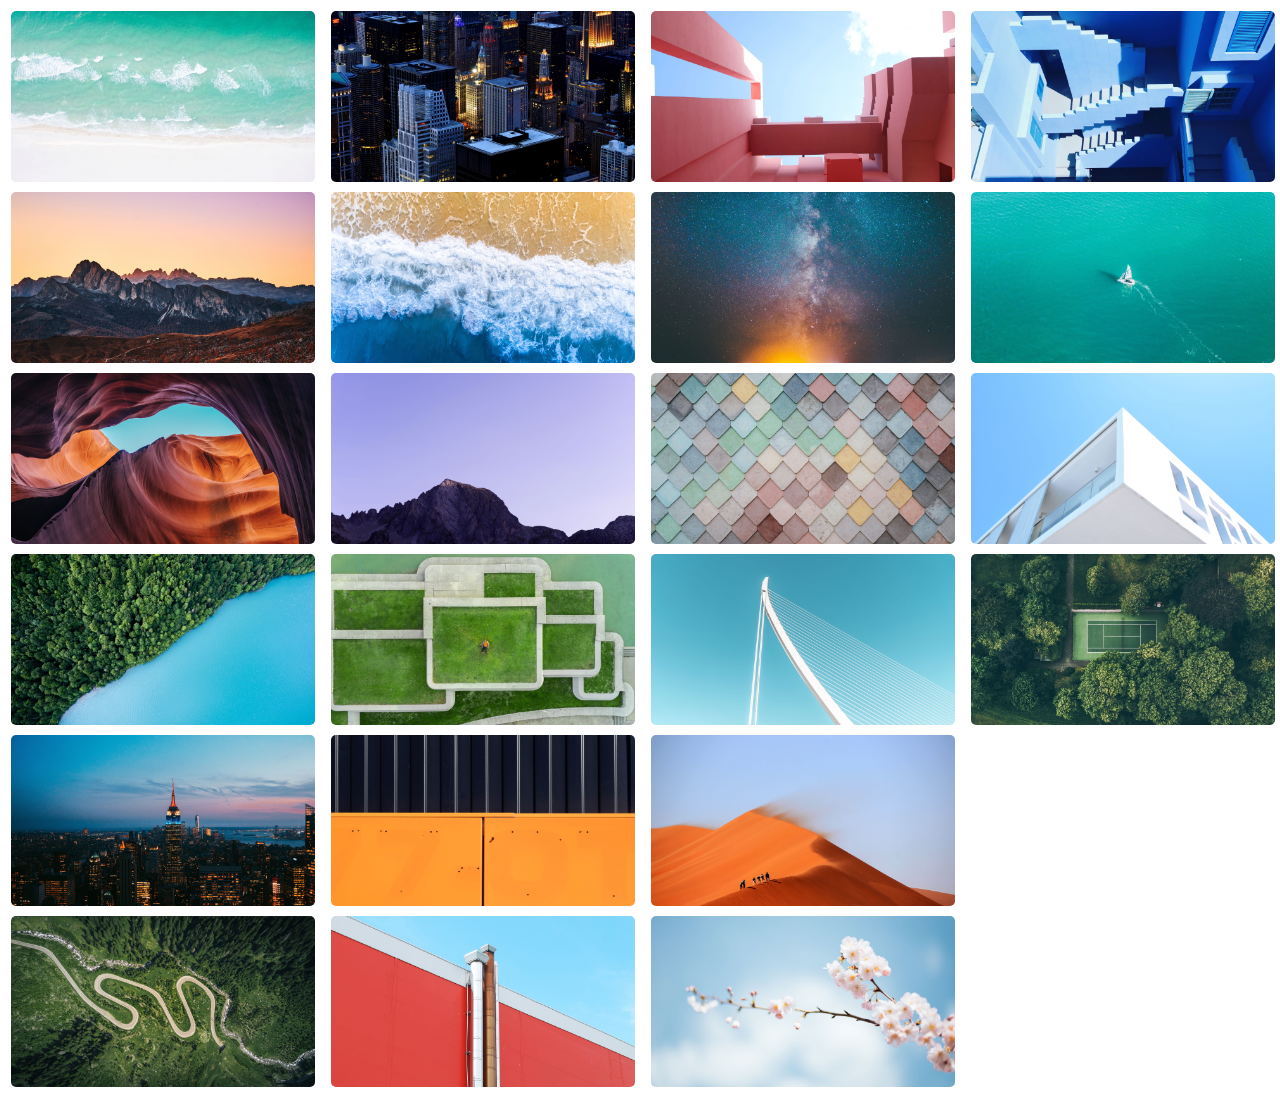
==== 1.瀑布流/index.html @ 79748842 "更新瀑布流demo" ====
<!DOCTYPE html>
<html lang="zh-cn">

<head>
    <meta charset="UTF-8">
    <meta name="viewport" content="width=device-width, initial-scale=1.0">
    <title>Document</title>
    <style>
        .container{
            column-count: 4;
        }
        .container img{
            width: 100%;
            margin: 3px;
            border-radius: 5px;
            transition: 0.3s;
        }
        .container img:hover{
            cursor: pointer;
            transform: scale(1.03);
            box-shadow: 0 0 10px black;
        }
    </style>
</head>

<body>
    <div class="container">
        <img src="./image/1.jpg" alt="">
        <img src="./image/2.jpg" alt="">
        <img src="./image/3.jpg" alt="">
        <img src="./image/4.jpg" alt="">
        <img src="./image/5.jpg" alt="">
        <img src="./image/6.jpg" alt="">
        <img src="./image/7.jpg" alt="">
        <img src="./image/8.jpg" alt="">
        <img src="./image/9.jpg" alt="">
        <img src="./image/10.jpg" alt="">
        <img src="./image/11.jpg" alt="">
        <img src="./image/12.jpg" alt="">
        <img src="./image/13.jpg" alt="">
        <img src="./image/14.jpg" alt="">
        <img src="./image/15.jpg" alt="">
        <img src="./image/16.jpg" alt="">
        <img src="./image/17.jpg" alt="">
        <img src="./image/18.jpg" alt="">
        <img src="./image/19.jpg" alt="">
        <img src="./image/20.jpg" alt="">
        <img src="./image/21.jpg" alt="">
        <img src="./image/22.jpg" alt="">
    </div>
</body>

</html>
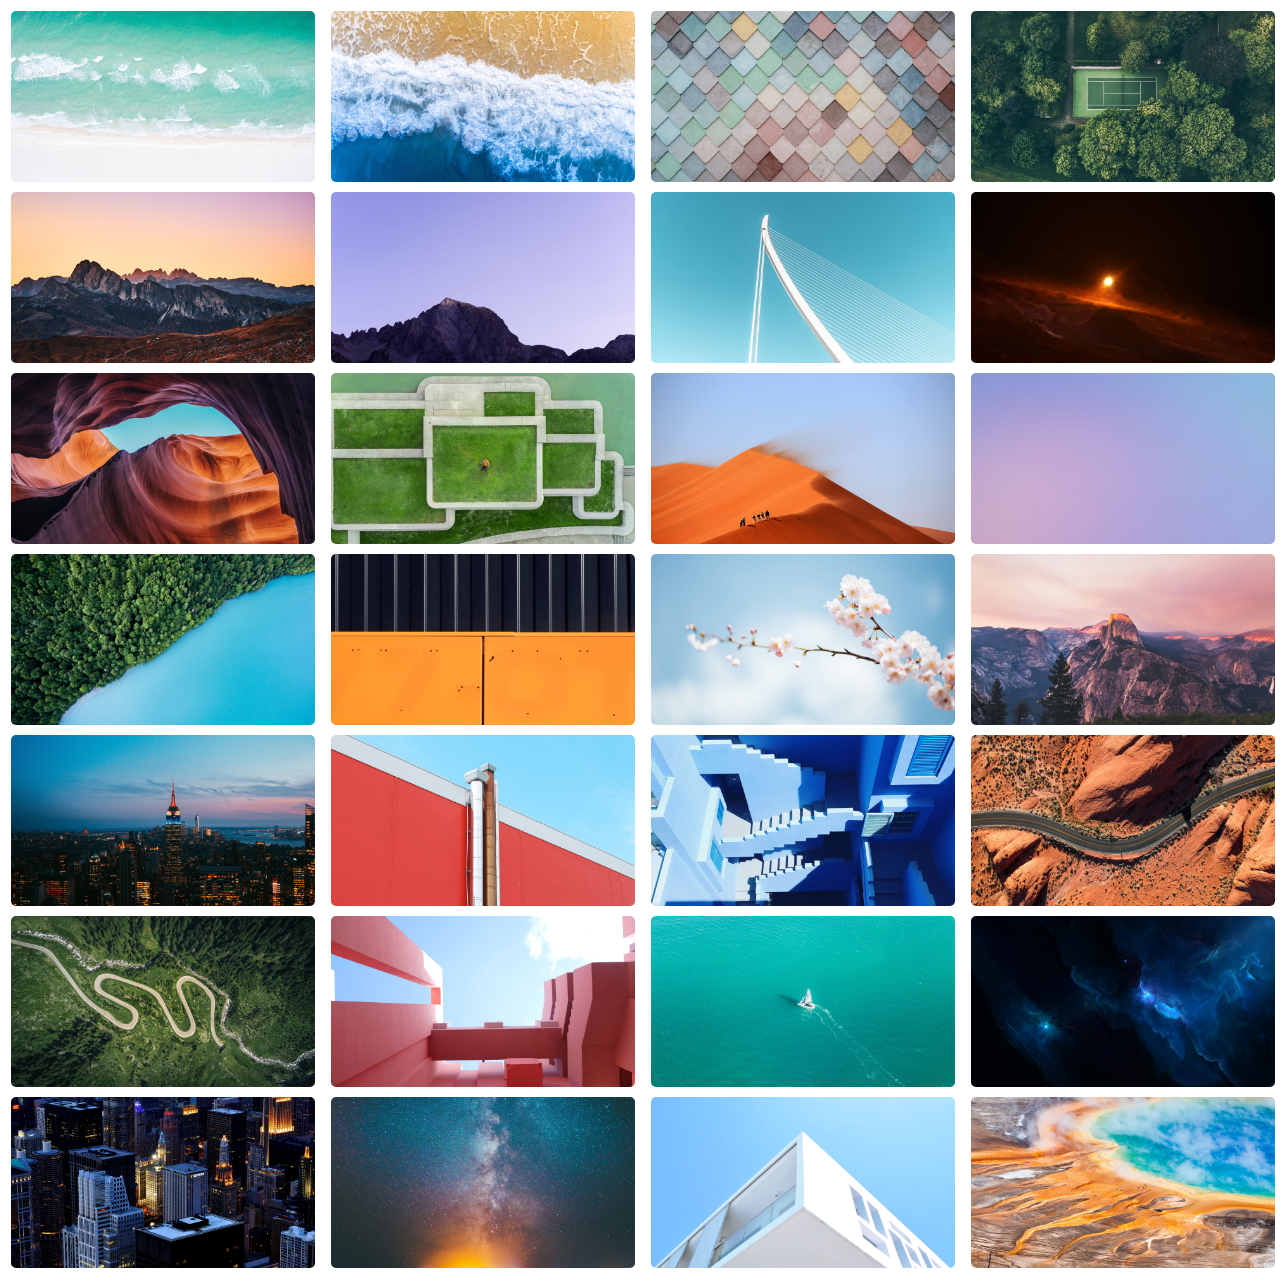
==== commit 68ba7926: "Update index.html" ====
--- a/1.瀑布流/index.html
+++ b/1.瀑布流/index.html
@@ -47,6 +47,12 @@
         <img src="./image/20.jpg" alt="">
         <img src="./image/21.jpg" alt="">
         <img src="./image/22.jpg" alt="">
+        <img src="./image/23.jpg" alt="">
+        <img src="./image/24.jpg" alt="">
+        <img src="./image/25.jpg" alt="">
+        <img src="./image/26.jpg" alt="">
+        <img src="./image/27.jpg" alt="">
+        <img src="./image/28.jpg" alt="">
     </div>
 </body>
 
